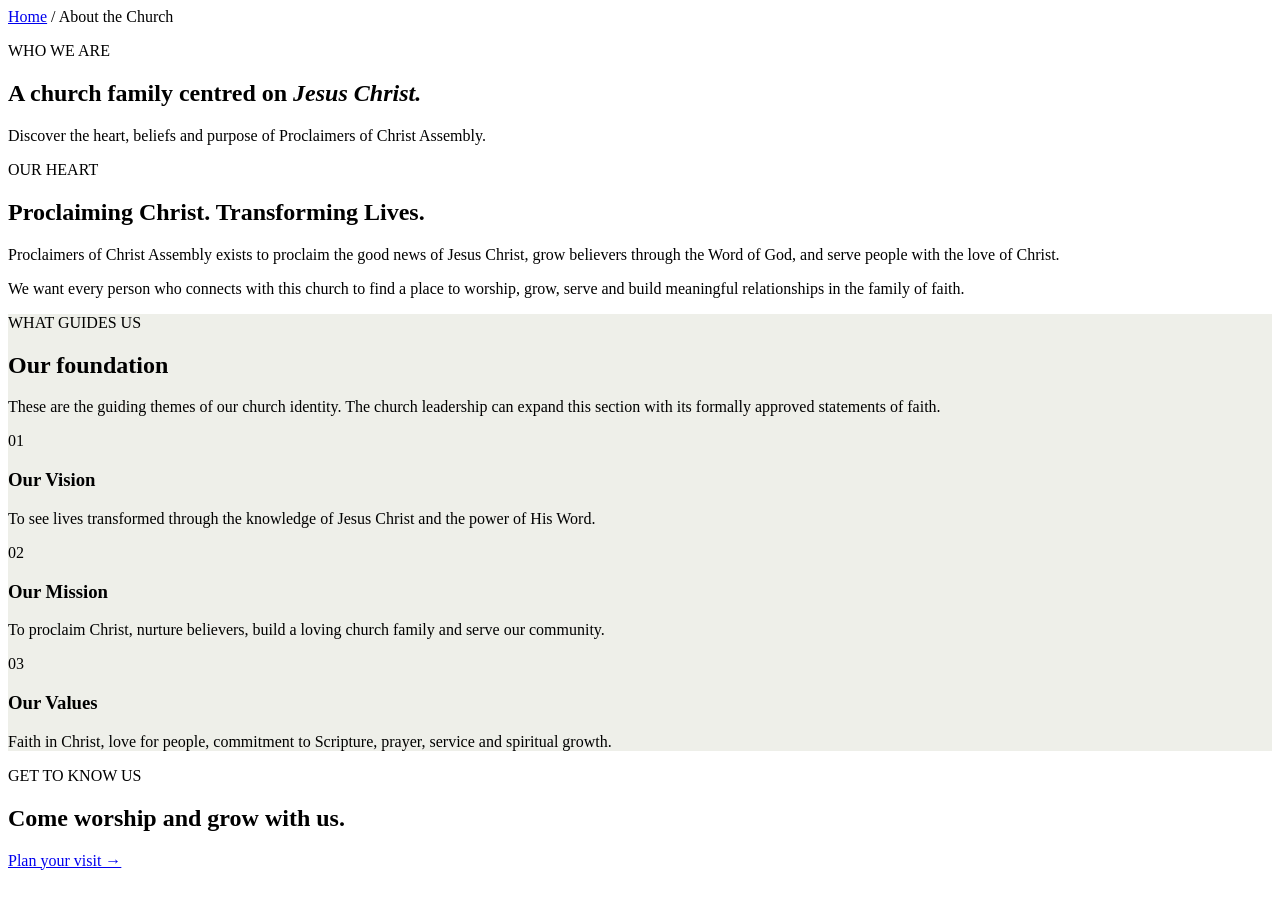
==== about.html @ f900330b "Build dedicated public website page: about.html" ====
<!doctype html>
<html lang="en"><head><meta charset="utf-8"><meta name="viewport" content="width=device-width,initial-scale=1"><meta name="theme-color" content="#f7f6f1"><meta name="description" content="Discover the heart, beliefs and purpose of Proclaimers of Christ Assembly."><title>About the Church | Proclaimers of Christ Assembly</title><link rel="preconnect" href="https://fonts.googleapis.com"><link rel="preconnect" href="https://fonts.gstatic.com" crossorigin><link href="https://fonts.googleapis.com/css2?family=DM+Sans:wght@400;500;600;700&family=Playfair+Display:wght@500;600;700&display=swap" rel="stylesheet"><link rel="stylesheet" href="site-architecture.css"></head><body class="public-page"><div data-site-header></div><main><section class="page-hero" style="--page-image:url('https://images.unsplash.com/photo-1507692049790-de58290a4334?auto=format&fit=crop&w=2000&q=85')"><div class="page-hero-inner"><div class="page-breadcrumb"><a href="index.html">Home</a> / About the Church</div><p class="page-eyebrow">WHO WE ARE</p><h1>A church family centred on <em>Jesus Christ.</em></h1><p>Discover the heart, beliefs and purpose of Proclaimers of Christ Assembly.</p></div></section>
<section class="page-section"><div class="page-section-inner page-split"><div class="page-photo"></div><div class="page-copy"><p class="page-kicker">OUR HEART</p><h2>Proclaiming Christ. Transforming Lives.</h2><p>Proclaimers of Christ Assembly exists to proclaim the good news of Jesus Christ, grow believers through the Word of God, and serve people with the love of Christ.</p><p>We want every person who connects with this church to find a place to worship, grow, serve and build meaningful relationships in the family of faith.</p></div></div></section>
<section class="page-section" style="background:#eeefe9"><div class="page-section-inner"><div class="page-section-heading"><div><p class="page-kicker">WHAT GUIDES US</p><h2>Our foundation</h2></div><p>These are the guiding themes of our church identity. The church leadership can expand this section with its formally approved statements of faith.</p></div><div class="page-grid-3"><article class="page-feature-card"><span class="feature-number">01</span><h3>Our Vision</h3><p>To see lives transformed through the knowledge of Jesus Christ and the power of His Word.</p></article><article class="page-feature-card"><span class="feature-number">02</span><h3>Our Mission</h3><p>To proclaim Christ, nurture believers, build a loving church family and serve our community.</p></article><article class="page-feature-card"><span class="feature-number">03</span><h3>Our Values</h3><p>Faith in Christ, love for people, commitment to Scripture, prayer, service and spiritual growth.</p></article></div></div></section>
<section class="page-section"><div class="page-section-inner page-callout"><div><p class="page-kicker">GET TO KNOW US</p><h2>Come worship and grow with us.</h2></div><a class="page-button" href="visit.html">Plan your visit →</a></div></section></main><div data-site-footer></div><script src="site-shell.js"></script></body></html>
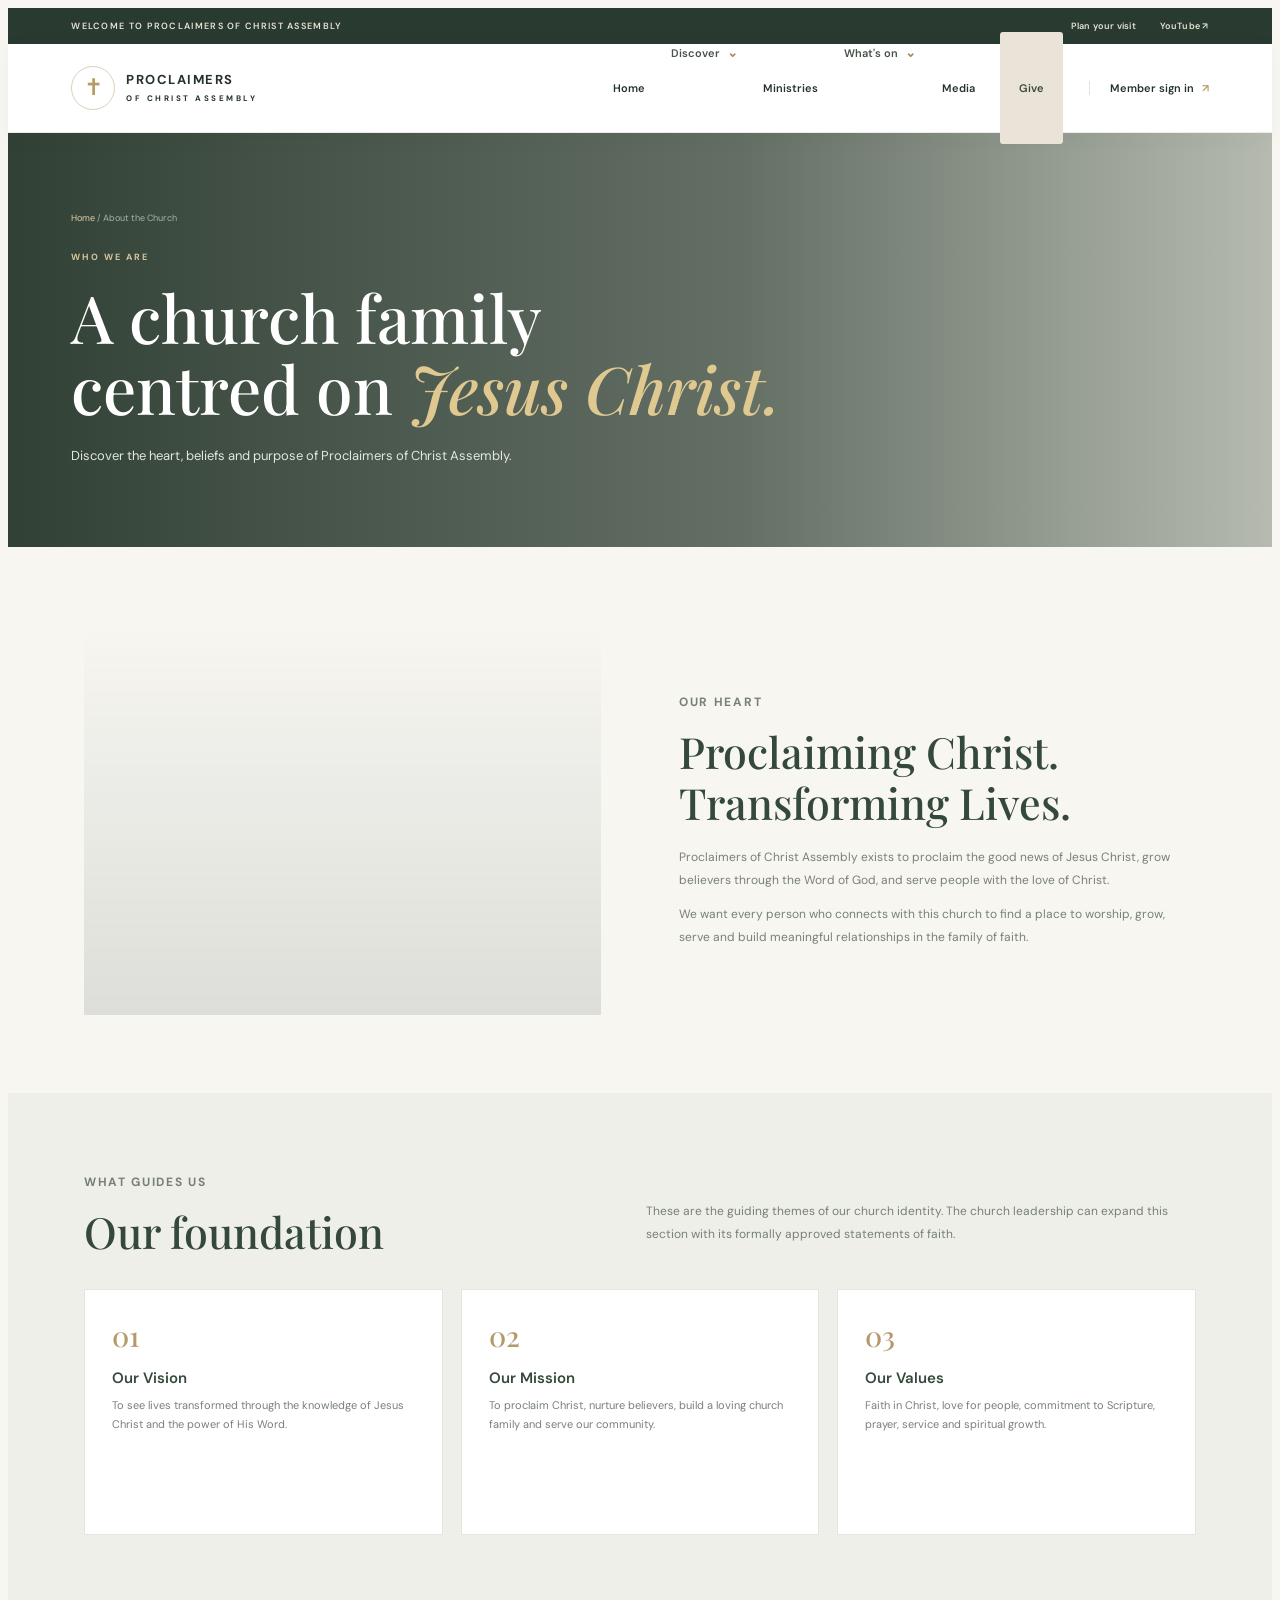
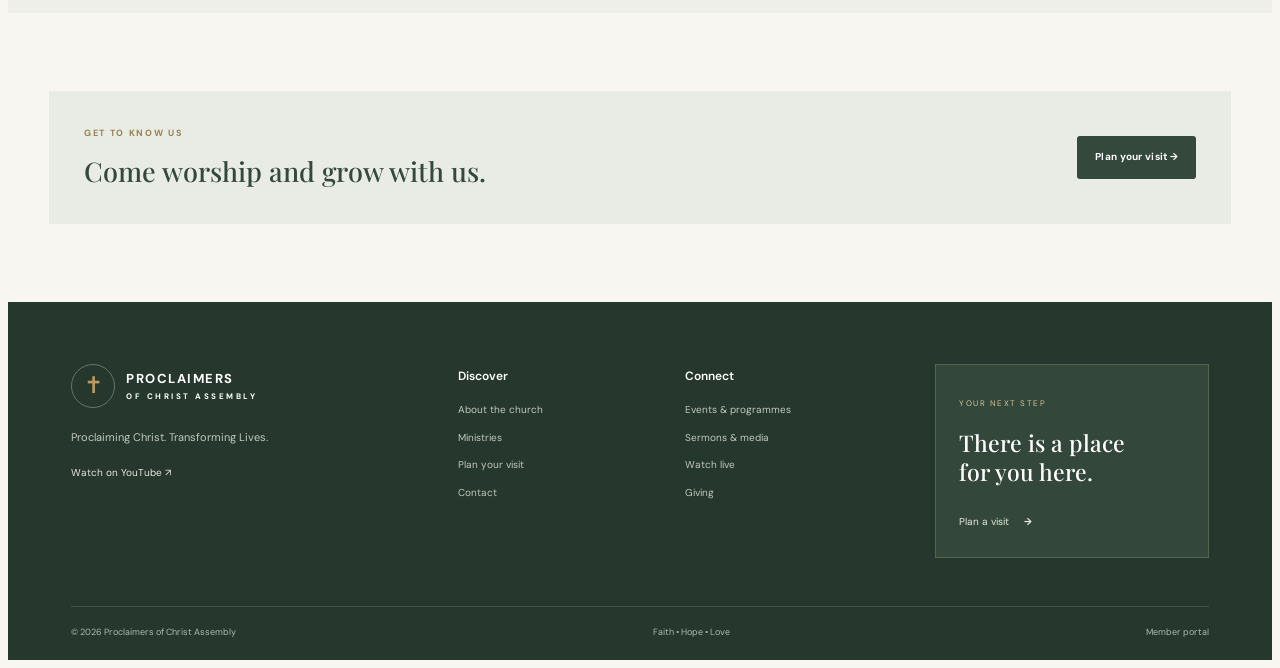
==== commit c4cfadf6: "Load shared design system across church experiences" ====
--- a/about.html
+++ b/about.html
@@ -1,5 +1,6 @@
 <!doctype html>
-<html lang="en"><head><meta charset="utf-8"><meta name="viewport" content="width=device-width,initial-scale=1"><meta name="theme-color" content="#f7f6f1"><meta name="description" content="Discover the heart, beliefs and purpose of Proclaimers of Christ Assembly."><title>About the Church | Proclaimers of Christ Assembly</title><link rel="preconnect" href="https://fonts.googleapis.com"><link rel="preconnect" href="https://fonts.gstatic.com" crossorigin><link href="https://fonts.googleapis.com/css2?family=DM+Sans:wght@400;500;600;700&family=Playfair+Display:wght@500;600;700&display=swap" rel="stylesheet"><link rel="stylesheet" href="site-architecture.css"></head><body class="public-page"><div data-site-header></div><main><section class="page-hero" style="--page-image:url('https://images.unsplash.com/photo-1507692049790-de58290a4334?auto=format&fit=crop&w=2000&q=85')"><div class="page-hero-inner"><div class="page-breadcrumb"><a href="index.html">Home</a> / About the Church</div><p class="page-eyebrow">WHO WE ARE</p><h1>A church family centred on <em>Jesus Christ.</em></h1><p>Discover the heart, beliefs and purpose of Proclaimers of Christ Assembly.</p></div></section>
+<html lang="en"><head><meta charset="utf-8"><meta name="viewport" content="width=device-width,initial-scale=1"><meta name="theme-color" content="#f7f6f1"><meta name="description" content="Discover the heart, beliefs and purpose of Proclaimers of Christ Assembly."><title>About the Church | Proclaimers of Christ Assembly</title><link rel="preconnect" href="https://fonts.googleapis.com"><link rel="preconnect" href="https://fonts.gstatic.com" crossorigin><link href="https://fonts.googleapis.com/css2?family=DM+Sans:wght@400;500;600;700&family=Playfair+Display:wght@500;600;700&display=swap" rel="stylesheet"><link rel="stylesheet" href="site-architecture.css">
+  <link rel="stylesheet" href="design-system.css"></head><body class="public-page"><div data-site-header></div><main><section class="page-hero" style="--page-image:url('https://images.unsplash.com/photo-1507692049790-de58290a4334?auto=format&fit=crop&w=2000&q=85')"><div class="page-hero-inner"><div class="page-breadcrumb"><a href="index.html">Home</a> / About the Church</div><p class="page-eyebrow">WHO WE ARE</p><h1>A church family centred on <em>Jesus Christ.</em></h1><p>Discover the heart, beliefs and purpose of Proclaimers of Christ Assembly.</p></div></section>
 <section class="page-section"><div class="page-section-inner page-split"><div class="page-photo"></div><div class="page-copy"><p class="page-kicker">OUR HEART</p><h2>Proclaiming Christ. Transforming Lives.</h2><p>Proclaimers of Christ Assembly exists to proclaim the good news of Jesus Christ, grow believers through the Word of God, and serve people with the love of Christ.</p><p>We want every person who connects with this church to find a place to worship, grow, serve and build meaningful relationships in the family of faith.</p></div></div></section>
 <section class="page-section" style="background:#eeefe9"><div class="page-section-inner"><div class="page-section-heading"><div><p class="page-kicker">WHAT GUIDES US</p><h2>Our foundation</h2></div><p>These are the guiding themes of our church identity. The church leadership can expand this section with its formally approved statements of faith.</p></div><div class="page-grid-3"><article class="page-feature-card"><span class="feature-number">01</span><h3>Our Vision</h3><p>To see lives transformed through the knowledge of Jesus Christ and the power of His Word.</p></article><article class="page-feature-card"><span class="feature-number">02</span><h3>Our Mission</h3><p>To proclaim Christ, nurture believers, build a loving church family and serve our community.</p></article><article class="page-feature-card"><span class="feature-number">03</span><h3>Our Values</h3><p>Faith in Christ, love for people, commitment to Scripture, prayer, service and spiritual growth.</p></article></div></div></section>
 <section class="page-section"><div class="page-section-inner page-callout"><div><p class="page-kicker">GET TO KNOW US</p><h2>Come worship and grow with us.</h2></div><a class="page-button" href="visit.html">Plan your visit →</a></div></section></main><div data-site-footer></div><script src="site-shell.js"></script></body></html>
--- a/site-architecture.css
+++ b/site-architecture.css
@@ -0,0 +1,51 @@
+:root{--site-forest:#34483b;--site-forest-deep:#24372c;--site-gold:#b49a68;--site-paper:#f7f6f1;--site-ink:#303a32;--site-muted:#747b72;--site-line:#e7e5dc;--site-serif:"Playfair Display",Georgia,serif;--site-sans:"DM Sans",Arial,sans-serif}
+.site-shell-inner{width:min(1240px,90%);margin-inline:auto}.site-utility{height:36px;background:#293b30;color:#e8e2d4;font:600 9px var(--site-sans);letter-spacing:1.3px}.site-utility .site-shell-inner{height:100%;display:flex;align-items:center;justify-content:space-between}.site-utility .site-shell-inner>div{display:flex;gap:24px}.site-utility a{color:#e8e2d4;text-decoration:none;letter-spacing:.3px}.site-utility a:hover{color:#d6c49c}
+.site-header-v2{height:88px;background:rgba(255,255,255,.97);border-bottom:1px solid #eeece5;position:sticky;top:0;z-index:80;box-shadow:0 5px 24px rgba(38,52,42,.035)}.site-header-inner{height:100%;display:flex;align-items:center;justify-content:space-between;gap:30px}.site-brand{display:inline-flex;align-items:center;gap:11px;color:var(--site-forest);text-decoration:none;flex-shrink:0}.site-brand-mark{width:42px;height:42px;border:1px solid #d9d0bb;border-radius:50%;display:grid;place-items:center;font-size:23px;color:var(--site-gold)}.site-brand-copy{font:700 13px/1.3 var(--site-sans);letter-spacing:1.5px}.site-brand-copy small{display:block;font-size:8px;letter-spacing:2.5px;margin-top:4px}.site-navigation{height:100%;display:flex;align-items:center;gap:clamp(13px,2vw,29px)}.site-navigation a,.site-navigation summary{font:600 11px var(--site-sans);color:#475349;text-decoration:none;cursor:pointer;white-space:nowrap}.site-navigation a:hover,.site-navigation .is-current,.site-navigation summary:hover{color:#9b8050}.site-nav-link{height:100%;display:flex;align-items:center;position:relative}.site-nav-link.is-current:after{content:"";position:absolute;bottom:22px;left:0;right:0;height:2px;background:var(--site-gold)}.site-nav-group{height:100%;display:flex;align-items:center;position:relative}.site-nav-group summary{list-style:none}.site-nav-group summary::-webkit-details-marker{display:none}.site-nav-group summary span{font-size:13px;color:#a18a5d;margin-left:4px}.site-dropdown{position:absolute;top:calc(100% - 8px);left:-22px;width:275px;padding:10px;background:#fff;border:1px solid var(--site-line);box-shadow:0 18px 45px rgba(28,43,32,.13);border-radius:7px;display:grid;gap:3px}.site-dropdown a{padding:12px;border-radius:4px;white-space:normal}.site-dropdown a:hover{background:#f5f4ee}.site-dropdown b,.site-dropdown small{display:block}.site-dropdown b{font-size:11px;color:#34483b}.site-dropdown small{font-size:9px;color:#858b81;margin-top:4px;font-weight:400}.site-nav-give{background:#e9e4d7;padding:12px 19px;border-radius:3px;color:#39483c!important}.site-nav-login{border-left:1px solid var(--site-line);padding-left:20px}.site-nav-login span{color:var(--site-gold);margin-left:5px}.site-menu-toggle{display:none}
+.site-footer-v2{background:#26382d;color:#e8e8df;padding:62px 0 20px}.site-footer-main{display:grid;grid-template-columns:1.5fr .8fr .9fr 1.2fr;gap:45px;padding-bottom:48px}.site-footer-brand .site-brand{color:#fff}.site-footer-brand .site-brand-mark{border-color:#667568}.site-footer-brand>p{font-size:11px;color:#c1c9be;margin:20px 0 12px}.site-footer-social{font-size:10px;color:#d4c19a;text-decoration:none}.site-footer-main h3{font:600 12px var(--site-sans);color:#fff;margin:4px 0 18px}.site-footer-main>div:not(:first-child):not(.site-footer-cta) a{display:block;color:#c1c9be;text-decoration:none;font-size:10px;margin:11px 0}.site-footer-main a:hover{color:#e2c990}.site-footer-cta{padding:23px;background:#33483a;border:1px solid #536451}.site-footer-cta>span{font-size:8px;letter-spacing:1.5px;color:#d6c49b}.site-footer-cta h3{font:500 23px/1.3 var(--site-serif);margin:13px 0 20px}.site-footer-cta>a{color:#e2c990;text-decoration:none;font-size:10px}.site-footer-cta b{margin-left:12px}.site-footer-bottom{border-top:1px solid #ffffff20;padding-top:18px;display:flex;justify-content:space-between;gap:15px;color:#aeb9ae;font-size:9px}.site-footer-bottom a{color:#d6c49b;text-decoration:none}
+.public-page{background:var(--site-paper);color:var(--site-ink);font-family:var(--site-sans)}.public-page a{color:inherit}.page-hero{position:relative;overflow:hidden;background:#e9e9df;min-height:390px;display:flex;align-items:center}.page-hero:before{content:"";position:absolute;inset:0;background:linear-gradient(90deg,rgba(31,48,37,.91),rgba(31,48,37,.66) 58%,rgba(31,48,37,.25)),var(--page-image) center/cover}.page-hero-inner{position:relative;width:min(1240px,90%);margin:auto;padding:78px 0;color:#fff}.page-eyebrow{font-size:9px;letter-spacing:2px;font-weight:700;color:#d7c49b;margin:0 0 17px}.page-hero h1{font:500 clamp(40px,5.6vw,66px)/1.08 var(--site-serif);max-width:760px;margin:0}.page-hero h1 em{color:#e0c990}.page-hero p:not(.page-eyebrow){max-width:600px;color:#e3e8df;font-size:13px;line-height:1.9;margin:20px 0 0}.page-breadcrumb{font-size:9px;color:#a7b4a6;margin-bottom:24px}.page-breadcrumb a{color:#e0d0a9;text-decoration:none}.page-section{padding:78px 0}.page-section-inner{width:min(1160px,88%);margin:auto}.page-section-heading{display:flex;align-items:end;justify-content:space-between;gap:30px;margin-bottom:32px}.page-section-heading h2,.page-copy h2{font:500 clamp(29px,3.5vw,43px)/1.2 var(--site-serif);color:#34483b;margin:0}.page-section-heading p,.page-copy p{max-width:550px;color:var(--site-muted);font-size:12px;line-height:1.9}.page-kicker{font-size:9px;letter-spacing:1.7px;font-weight:700;color:#9b8050;margin:0 0 12px}.page-grid-3{display:grid;grid-template-columns:repeat(3,minmax(0,1fr));gap:18px}.page-feature-card{background:#fff;border:1px solid var(--site-line);padding:27px;min-height:190px}.page-feature-card .feature-number{font:500 28px var(--site-serif);color:#b49a68}.page-feature-card h3{font:600 15px var(--site-sans);color:#34483b;margin:12px 0 8px}.page-feature-card p{font-size:11px;line-height:1.8;color:var(--site-muted);margin:0}.page-split{display:grid;grid-template-columns:1fr 1fr;gap:7%;align-items:center}.page-photo{min-height:390px;background:linear-gradient(0deg,#26382d20,#26382d00),url("https://images.unsplash.com/photo-1438232992991-995b7058bbb3?auto=format&fit=crop&w=1200&q=85") center/cover}.page-copy{max-width:590px}.page-copy h2{margin-bottom:17px}.page-copy p{margin:12px 0}.page-callout{background:#e9ece4;padding:35px;display:flex;align-items:center;justify-content:space-between;gap:24px}.page-callout h2{font:500 27px var(--site-serif);color:#34483b;margin:0}.page-button{display:inline-flex;align-items:center;justify-content:center;padding:13px 18px;background:#34483b;color:#fff!important;text-decoration:none;font-size:10px;font-weight:700;letter-spacing:.3px;border-radius:3px}.page-button.light{background:#e5decd;color:#34483b!important}.page-feed{display:grid;grid-template-columns:repeat(3,minmax(0,1fr));gap:18px}.page-feed:empty{display:block}.public-event-card,.public-sermon-card,.public-ministry-card{min-width:0;background:#fff;border:1px solid var(--site-line);overflow:hidden}.public-event-card img,.public-ministry-card img,.sermon-card-thumb{width:100%;height:180px;object-fit:cover;display:block}.public-event-content,.public-ministry-content,.public-sermon-content{padding:20px}.public-event-date,.public-ministry-meta,.public-sermon-meta{font-size:9px;color:#9b8050}.public-event-content h3,.public-ministry-content h3,.public-sermon-content h3{font:600 16px var(--site-sans);color:#34483b;margin:9px 0}.public-event-content p,.public-ministry-content p,.public-sermon-content p{font-size:11px;line-height:1.8;color:#737b72}.public-event-venue{font-size:9px;color:#687468}.public-ministry-symbol,.sermon-card-placeholder{height:180px;display:grid;place-items:center;background:#e9ece4;color:#a88e5e;font-size:40px}.public-sermon-art{position:relative}.public-sermon-art .sermon-card-thumb{height:180px}.sermon-play-overlay{position:absolute;inset:0;margin:auto;width:48px;height:48px;border:1px solid #fff8;border-radius:50%;background:#34483bd9;color:white;cursor:pointer}.sermon-watch-button{border:0;background:#34483b;color:white;padding:10px 13px;font-size:9px;cursor:pointer}.public-sermon-actions{margin-top:15px}.event-feed-empty,.sermon-empty,.ministry-empty{font-size:11px;color:var(--site-muted);padding:22px;background:#fff;border:1px solid var(--site-line)}
+@media(max-width:1000px){.site-navigation{gap:14px}.site-navigation a,.site-navigation summary{font-size:10px}.site-nav-login{padding-left:12px}.site-footer-main{gap:25px}}
+@media(max-width:760px){.site-utility{height:32px;font-size:7px;letter-spacing:.8px}.site-utility .site-shell-inner>div{gap:12px}.site-header-v2{height:72px}.site-brand-mark{width:36px;height:36px}.site-brand-copy{font-size:11px}.site-brand-copy small{font-size:7px;letter-spacing:1.8px}.site-menu-toggle{display:flex;flex-direction:column;gap:5px;border:1px solid var(--site-line);background:#fff;border-radius:4px;padding:10px}.site-menu-toggle span{width:19px;height:2px;background:#34483b}.site-navigation{display:none;position:absolute;top:72px;left:0;right:0;height:auto;background:#fff;border-top:1px solid var(--site-line);box-shadow:0 20px 30px #1d33251c;padding:12px 5% 20px;align-items:stretch;gap:0;flex-direction:column}.site-navigation.is-open{display:flex}.site-navigation>a,.site-navigation summary{padding:13px 3px;height:auto}.site-nav-link.is-current:after{display:none}.site-nav-group{height:auto;display:block}.site-nav-group summary{display:block}.site-dropdown{position:static;width:100%;box-shadow:none;border:0;border-left:2px solid #d7c59d;border-radius:0;margin:0 0 8px 8px;padding:0 0 0 8px}.site-nav-give{margin:7px 0;padding:12px 15px!important}.site-nav-login{border-left:0;border-top:1px solid var(--site-line);padding:15px 3px!important}.site-footer-main{grid-template-columns:1fr 1fr;gap:30px 20px}.site-footer-cta{grid-column:1/-1}.site-footer-v2{padding-top:45px}.site-footer-bottom{flex-wrap:wrap}.page-hero{min-height:340px}.page-hero-inner{padding:62px 0}.page-section{padding:55px 0}.page-section-heading{display:block}.page-section-heading p{margin-bottom:0}.page-grid-3,.page-feed{grid-template-columns:1fr}.page-split{grid-template-columns:1fr;gap:28px}.page-photo{min-height:270px}.page-callout{display:block;padding:25px}.page-callout .page-button{margin-top:18px}}
+@media(prefers-reduced-motion:reduce){.site-navigation *{scroll-behavior:auto;transition:none!important}}
+
+
+/* Homepage visual refresh: editorial split hero and clearer first impression */
+.home-hero{position:relative;isolation:isolate;min-height:650px;display:grid;grid-template-columns:1.02fr .98fr;background:#263b30;color:#fff;overflow:hidden}
+.home-hero:before{content:"";position:absolute;inset:0 48% 0 0;background:radial-gradient(ellipse at 15% 20%,#49604b55,transparent 55%),linear-gradient(135deg,#263b30,#1e3027);z-index:-1}
+.home-hero-copy{position:relative;z-index:2;align-self:center;width:min(620px,90%);margin:0 0 42px max(8%,calc((100vw - 1240px)/2));padding:80px 35px 55px 0}
+.home-kicker{display:flex;align-items:center;gap:12px;color:#d8c69f;font:700 9px var(--site-sans);letter-spacing:2px;margin:0 0 27px}
+.home-kicker span{width:31px;height:1px;background:#c9ad75}
+.home-hero h1{font:500 clamp(47px,5.3vw,74px)/1.08 var(--site-serif);letter-spacing:-1.8px;margin:0;max-width:650px}
+.home-hero h1 em{font-weight:500;color:#d7bd87}
+.home-hero-lead{max-width:475px;color:#d5ddd4;font-size:13px;line-height:2;margin:25px 0 30px}
+.home-hero-actions{display:flex;flex-wrap:wrap;gap:12px}
+.home-button{min-height:49px;display:inline-flex;align-items:center;justify-content:center;gap:25px;padding:0 20px;text-decoration:none;font:700 10px var(--site-sans);letter-spacing:.3px;border-radius:3px;transition:transform .2s,background .2s}
+.home-button:hover{transform:translateY(-2px)}
+.home-button-gold{background:#d8c08d;color:#26382d}
+.home-button-gold span{font-size:15px}
+.home-button-ghost{border:1px solid #ffffff66;color:#fff}
+.home-play{font-size:9px;color:#d8c08d}
+.home-hero-note{display:flex;align-items:center;gap:12px;margin-top:57px;color:#aebcaf;font-size:8px;letter-spacing:1.6px;font-weight:700}
+.home-note-line{width:35px;height:1px;background:#9d8962}
+.home-hero-visual{position:relative;min-height:650px;overflow:hidden;background:#354a3b}
+.home-hero-visual>img{position:absolute;inset:0;width:100%;height:100%;object-fit:cover;object-position:center;filter:saturate(.76)}
+.home-hero-image-shade{position:absolute;inset:0;background:linear-gradient(90deg,rgba(30,47,37,.3),transparent 45%),linear-gradient(0deg,rgba(20,34,26,.45),transparent 50%)}
+.home-verse-card{position:absolute;right:8%;bottom:15%;width:min(270px,72%);padding:25px 27px;background:#f7f5ee;color:#34483b;box-shadow:0 20px 55px #101c1538}
+.home-verse-card>span,.home-verse-card small{font:700 8px var(--site-sans);letter-spacing:1.8px;color:#8e7951}
+.home-verse-card p{font:500 24px/1.35 var(--site-serif);margin:12px 0 15px}
+.home-verse-card small{color:#7d8578;font-size:7px}
+.home-image-index{position:absolute;left:8%;bottom:36px;color:#fff;font-size:8px;letter-spacing:1.5px;display:flex;align-items:center;gap:12px}
+.home-image-index span{width:36px;height:1px;background:#d8c08d}
+.home-hero-bottom{position:absolute;bottom:0;left:0;right:0;z-index:3;min-height:48px;padding:0 max(5%,calc((100vw - 1240px)/2));display:flex;align-items:center;justify-content:space-between;background:#1e3027;color:#b8c2b6;font-size:8px;letter-spacing:1.5px}
+.home-hero-bottom a{color:#e2d2ae;text-decoration:none;font-weight:700}
+.home-hero-bottom b{font-size:13px;margin-left:10px}
+.home-pillars{width:min(1240px,90%);margin:0 auto;min-height:112px;display:grid;grid-template-columns:1fr 1fr 1fr auto;align-items:center;gap:25px;border-bottom:1px solid var(--site-line)}
+.home-pillars>div{display:flex;align-items:center;gap:13px}
+.pillar-number{font:500 22px var(--site-serif);color:#b49a68}
+.home-pillars b,.home-pillars small{display:block}
+.home-pillars b{font:700 10px var(--site-sans);color:#35483b}
+.home-pillars small{font-size:9px;color:#7c8379;margin-top:3px}
+.home-pillars>a{font:700 8px var(--site-sans);letter-spacing:1.1px;color:#6f785f;text-decoration:none;white-space:nowrap}
+.home-pillars>a span{color:#a88f5e;margin-left:8px}
+@media(max-width:900px){.home-hero{grid-template-columns:1fr .82fr;min-height:590px}.home-hero-copy{margin-left:6%;padding-right:20px}.home-hero-visual{min-height:590px}.home-hero h1{font-size:clamp(43px,6vw,60px)}.home-pillars{gap:14px}.home-pillars>a{display:none}}
+@media(max-width:680px){.home-hero{display:flex;flex-direction:column;min-height:unset;padding-bottom:48px}.home-hero:before{inset:0 0 44%}.home-hero-copy{width:88%;margin:0 auto;padding:78px 0 48px}.home-kicker{font-size:8px;letter-spacing:1.5px;margin-bottom:22px}.home-hero h1{font-size:clamp(43px,11vw,59px);letter-spacing:-1.2px}.home-hero-lead{font-size:12px;line-height:1.9;margin:20px 0 25px}.home-hero-note{margin-top:35px;font-size:7px}.home-hero-visual{min-height:390px;width:88%;margin:0 auto}.home-verse-card{right:5%;bottom:10%;padding:20px;width:235px}.home-verse-card p{font-size:21px}.home-image-index{left:6%;bottom:18px}.home-hero-bottom{min-height:48px;padding:0 6%;font-size:7px;letter-spacing:.9px}.home-pillars{width:88%;padding:22px 0;grid-template-columns:1fr 1fr;gap:20px 12px}.home-pillars>div{gap:9px}.pillar-number{font-size:19px}.home-pillars small{font-size:8px}}
+@media(prefers-reduced-motion:reduce){.home-button{transition:none}}
--- a/design-system.css
+++ b/design-system.css
@@ -0,0 +1,483 @@
+/* =========================================================
+   PROCLAIMERS OF CHRIST ASSEMBLY
+   Shared design system · foundations and reusable primitives
+   Loaded after page-specific stylesheets so tokens stay consistent.
+   ========================================================= */
+
+:root {
+  color-scheme: light;
+  /* Brand */
+  --pc-forest-950: #172b23;
+  --pc-forest-900: #20382d;
+  --pc-forest-800: #294536;
+  --pc-forest-700: #355744;
+  --pc-forest-600: #456b54;
+  --pc-sage-500: #879581;
+  --pc-sage-300: #c5cdbd;
+  --pc-gold-600: #9b7b45;
+  --pc-gold-500: #b99a61;
+  --pc-gold-300: #dfc99d;
+  --pc-gold-100: #f4ecd9;
+
+  /* Surfaces and text */
+  --pc-paper: #f7f6f1;
+  --pc-paper-warm: #f0eee6;
+  --pc-surface: #ffffff;
+  --pc-surface-soft: #fbfaf7;
+  --pc-ink: #26332b;
+  --pc-ink-soft: #4e5b51;
+  --pc-muted: #778078;
+  --pc-line: #e5e5dc;
+  --pc-line-strong: #d4d8ce;
+  --pc-success: #327451;
+  --pc-warning: #a36b27;
+  --pc-danger: #a64d49;
+
+  /* Typography */
+  --pc-font-sans: "DM Sans", "Segoe UI", Arial, sans-serif;
+  --pc-font-display: "Playfair Display", Georgia, serif;
+  --pc-text-xs: .75rem;
+  --pc-text-sm: .875rem;
+  --pc-text-base: 1rem;
+  --pc-text-lg: 1.125rem;
+  --pc-leading-body: 1.65;
+  --pc-leading-heading: 1.12;
+
+  /* Spacing scale */
+  --pc-space-1: .25rem;
+  --pc-space-2: .5rem;
+  --pc-space-3: .75rem;
+  --pc-space-4: 1rem;
+  --pc-space-5: 1.25rem;
+  --pc-space-6: 1.5rem;
+  --pc-space-8: 2rem;
+  --pc-space-10: 2.5rem;
+  --pc-space-12: 3rem;
+  --pc-space-16: 4rem;
+  --pc-space-20: 5rem;
+  --pc-space-24: 6rem;
+
+  /* Shape, depth and motion */
+  --pc-radius-sm: .5rem;
+  --pc-radius-md: .875rem;
+  --pc-radius-lg: 1.25rem;
+  --pc-radius-xl: 1.75rem;
+  --pc-radius-pill: 999px;
+  --pc-shadow-sm: 0 5px 18px rgba(27, 43, 33, .06);
+  --pc-shadow-md: 0 14px 38px rgba(27, 43, 33, .10);
+  --pc-shadow-lg: 0 24px 65px rgba(27, 43, 33, .16);
+  --pc-ease: cubic-bezier(.2, .7, .2, 1);
+  --pc-duration: 220ms;
+
+  /* Layout */
+  --pc-content-width: 1200px;
+  --pc-reading-width: 760px;
+  --pc-gutter: clamp(1.125rem, 4vw, 3.5rem);
+
+  /* Compatibility aliases for the existing page stylesheets */
+  --forest: var(--pc-forest-800);
+  --forest-2: var(--pc-forest-700);
+  --sage: var(--pc-sage-500);
+  --sage-dark: var(--pc-forest-900);
+  --gold: var(--pc-gold-500);
+  --paper: var(--pc-paper);
+  --ink: var(--pc-ink);
+  --muted: var(--pc-muted);
+  --line: var(--pc-line);
+  --white: var(--pc-surface);
+  --site-forest: var(--pc-forest-800);
+  --site-forest-deep: var(--pc-forest-950);
+  --site-gold: var(--pc-gold-500);
+  --site-paper: var(--pc-paper);
+  --site-ink: var(--pc-ink);
+  --site-muted: var(--pc-muted);
+  --site-line: var(--pc-line);
+  --site-serif: var(--pc-font-display);
+  --site-sans: var(--pc-font-sans);
+  --serif: var(--pc-font-display);
+  --sans: var(--pc-font-sans);
+  --purple: var(--pc-forest-900);
+  --purple-2: var(--pc-forest-800);
+  --cream: var(--pc-paper);
+}
+
+html {
+  scroll-behavior: smooth;
+  scroll-padding-top: 6rem;
+  -webkit-text-size-adjust: 100%;
+  text-size-adjust: 100%;
+}
+
+body {
+  font-family: var(--pc-font-sans);
+  color: var(--pc-ink);
+  background-color: var(--pc-paper);
+  font-size: var(--pc-text-base);
+  line-height: var(--pc-leading-body);
+  text-rendering: optimizeLegibility;
+  -webkit-font-smoothing: antialiased;
+}
+
+h1, h2, h3, h4, h5, h6 {
+  font-family: var(--pc-font-display);
+  color: inherit;
+  line-height: var(--pc-leading-heading);
+  text-wrap: balance;
+}
+
+p, li {
+  text-wrap: pretty;
+}
+
+img, video, iframe, picture, svg {
+  max-width: 100%;
+}
+
+img {
+  height: auto;
+}
+
+button, input, select, textarea {
+  font: inherit;
+}
+
+button, a, input, select, textarea, summary {
+  -webkit-tap-highlight-color: transparent;
+}
+
+a {
+  color: inherit;
+}
+
+button, [role="button"], a {
+  touch-action: manipulation;
+}
+
+::selection {
+  color: var(--pc-forest-950);
+  background: var(--pc-gold-300);
+}
+
+:focus-visible {
+  outline: 3px solid rgba(185, 154, 97, .78);
+  outline-offset: 3px;
+}
+
+/* Shared layout primitives */
+.pc-container {
+  width: min(100% - (var(--pc-gutter) * 2), var(--pc-content-width));
+  margin-inline: auto;
+}
+
+.pc-reading-width {
+  width: min(100% - (var(--pc-gutter) * 2), var(--pc-reading-width));
+  margin-inline: auto;
+}
+
+.pc-section {
+  padding-block: clamp(3.5rem, 7vw, 6.75rem);
+}
+
+.pc-section--compact {
+  padding-block: clamp(2.5rem, 5vw, 4rem);
+}
+
+.pc-stack {
+  display: flex;
+  flex-direction: column;
+  gap: var(--pc-space-4);
+}
+
+.pc-cluster {
+  display: flex;
+  flex-wrap: wrap;
+  align-items: center;
+  gap: var(--pc-space-3);
+}
+
+.pc-grid {
+  display: grid;
+  gap: clamp(1rem, 2.4vw, 1.75rem);
+}
+
+.pc-grid--2 { grid-template-columns: repeat(2, minmax(0, 1fr)); }
+.pc-grid--3 { grid-template-columns: repeat(3, minmax(0, 1fr)); }
+.pc-grid--4 { grid-template-columns: repeat(4, minmax(0, 1fr)); }
+
+/* Shared type treatments */
+.pc-kicker {
+  display: inline-flex;
+  align-items: center;
+  gap: .55rem;
+  color: var(--pc-gold-600);
+  font-size: .72rem;
+  font-weight: 700;
+  letter-spacing: .16em;
+  line-height: 1.3;
+  text-transform: uppercase;
+}
+
+.pc-display {
+  max-width: 15ch;
+  margin: 0;
+  font-family: var(--pc-font-display);
+  font-size: clamp(2.65rem, 6.6vw, 5.8rem);
+  font-weight: 600;
+  letter-spacing: -.045em;
+  line-height: .99;
+}
+
+.pc-heading-xl {
+  font-family: var(--pc-font-display);
+  font-size: clamp(2.1rem, 4.2vw, 3.8rem);
+  font-weight: 600;
+  letter-spacing: -.035em;
+  line-height: 1.06;
+}
+
+.pc-lead {
+  max-width: 62ch;
+  color: var(--pc-ink-soft);
+  font-size: clamp(1.05rem, 1.5vw, 1.2rem);
+  line-height: 1.75;
+}
+
+.pc-muted { color: var(--pc-muted); }
+
+/* Buttons: apply pc-button plus a variant */
+.pc-button {
+  display: inline-flex;
+  min-height: 48px;
+  align-items: center;
+  justify-content: center;
+  gap: .65rem;
+  padding: .8rem 1.25rem;
+  border: 1px solid transparent;
+  border-radius: var(--pc-radius-pill);
+  font-family: var(--pc-font-sans);
+  font-size: .9rem;
+  font-weight: 700;
+  line-height: 1.2;
+  text-align: center;
+  text-decoration: none;
+  cursor: pointer;
+  transition: transform var(--pc-duration) var(--pc-ease),
+              background-color var(--pc-duration) var(--pc-ease),
+              border-color var(--pc-duration) var(--pc-ease),
+              color var(--pc-duration) var(--pc-ease),
+              box-shadow var(--pc-duration) var(--pc-ease);
+}
+
+.pc-button:hover { transform: translateY(-2px); }
+.pc-button:active { transform: translateY(0); }
+.pc-button:disabled, .pc-button[aria-disabled="true"] {
+  opacity: .55;
+  cursor: not-allowed;
+  transform: none;
+}
+
+.pc-button--primary {
+  color: #fff;
+  background: var(--pc-forest-800);
+  box-shadow: 0 8px 20px rgba(32, 56, 45, .16);
+}
+.pc-button--primary:hover { background: var(--pc-forest-950); }
+
+.pc-button--gold {
+  color: var(--pc-forest-950);
+  background: var(--pc-gold-300);
+}
+.pc-button--gold:hover { background: var(--pc-gold-500); }
+
+.pc-button--outline {
+  color: var(--pc-forest-800);
+  background: transparent;
+  border-color: var(--pc-line-strong);
+}
+.pc-button--outline:hover {
+  border-color: var(--pc-forest-700);
+  background: rgba(53, 87, 68, .06);
+}
+
+.pc-button--light {
+  color: var(--pc-forest-900);
+  background: #fff;
+}
+.pc-button--dark-outline {
+  color: #fff;
+  border-color: rgba(255,255,255,.5);
+  background: transparent;
+}
+.pc-button--dark-outline:hover { background: rgba(255,255,255,.1); }
+
+/* Cards and image treatments */
+.pc-card {
+  min-width: 0;
+  overflow: hidden;
+  border: 1px solid var(--pc-line);
+  border-radius: var(--pc-radius-lg);
+  background: var(--pc-surface);
+  box-shadow: var(--pc-shadow-sm);
+  transition: transform var(--pc-duration) var(--pc-ease),
+              box-shadow var(--pc-duration) var(--pc-ease),
+              border-color var(--pc-duration) var(--pc-ease);
+}
+.pc-card--interactive:hover {
+  transform: translateY(-4px);
+  border-color: var(--pc-line-strong);
+  box-shadow: var(--pc-shadow-md);
+}
+
+.pc-media {
+  position: relative;
+  overflow: hidden;
+  isolation: isolate;
+  background: var(--pc-paper-warm);
+}
+.pc-media img {
+  display: block;
+  width: 100%;
+  height: 100%;
+  object-fit: cover;
+  transition: transform 500ms var(--pc-ease);
+}
+.pc-card--interactive:hover .pc-media img { transform: scale(1.035); }
+
+.pc-media--16x9 { aspect-ratio: 16 / 9; }
+.pc-media--4x3 { aspect-ratio: 4 / 3; }
+.pc-media--square { aspect-ratio: 1; }
+.pc-media--portrait { aspect-ratio: 4 / 5; }
+
+.pc-image-shade {
+  position: absolute;
+  inset: 0;
+  z-index: 1;
+  background: linear-gradient(180deg, rgba(15, 29, 22, .02) 20%, rgba(15, 29, 22, .72) 100%);
+  pointer-events: none;
+}
+
+.pc-pill {
+  display: inline-flex;
+  align-items: center;
+  gap: .4rem;
+  width: fit-content;
+  padding: .38rem .7rem;
+  border: 1px solid var(--pc-line);
+  border-radius: var(--pc-radius-pill);
+  color: var(--pc-ink-soft);
+  background: var(--pc-surface-soft);
+  font-size: .72rem;
+  font-weight: 700;
+  letter-spacing: .04em;
+}
+
+/* Navigation primitives */
+.pc-nav {
+  display: flex;
+  align-items: center;
+  gap: clamp(.75rem, 2vw, 1.6rem);
+}
+.pc-nav-link {
+  position: relative;
+  display: inline-flex;
+  min-height: 44px;
+  align-items: center;
+  color: var(--pc-ink-soft);
+  font-size: .88rem;
+  font-weight: 600;
+  text-decoration: none;
+  transition: color var(--pc-duration) var(--pc-ease);
+}
+.pc-nav-link:hover,
+.pc-nav-link[aria-current="page"] {
+  color: var(--pc-forest-800);
+}
+.pc-nav-link[aria-current="page"]::after {
+  position: absolute;
+  right: 0;
+  bottom: 2px;
+  left: 0;
+  height: 2px;
+  border-radius: 2px;
+  background: var(--pc-gold-500);
+  content: "";
+}
+.pc-icon-button {
+  display: inline-grid;
+  width: 44px;
+  height: 44px;
+  place-items: center;
+  border: 1px solid var(--pc-line);
+  border-radius: 50%;
+  color: var(--pc-ink);
+  background: var(--pc-surface);
+  cursor: pointer;
+  transition: background-color var(--pc-duration) var(--pc-ease),
+              border-color var(--pc-duration) var(--pc-ease);
+}
+.pc-icon-button:hover {
+  border-color: var(--pc-line-strong);
+  background: var(--pc-paper-warm);
+}
+
+/* Forms and feedback */
+.pc-field {
+  display: grid;
+  gap: .45rem;
+}
+.pc-label {
+  color: var(--pc-ink-soft);
+  font-size: .82rem;
+  font-weight: 700;
+}
+.pc-input, .pc-select, .pc-textarea {
+  width: 100%;
+  min-height: 48px;
+  padding: .8rem .95rem;
+  border: 1px solid var(--pc-line-strong);
+  border-radius: var(--pc-radius-sm);
+  color: var(--pc-ink);
+  background: var(--pc-surface);
+  outline: none;
+  transition: border-color var(--pc-duration) var(--pc-ease),
+              box-shadow var(--pc-duration) var(--pc-ease);
+}
+.pc-textarea { min-height: 120px; resize: vertical; }
+.pc-input:focus, .pc-select:focus, .pc-textarea:focus {
+  border-color: var(--pc-forest-600);
+  box-shadow: 0 0 0 3px rgba(69, 107, 84, .13);
+}
+.pc-status {
+  padding: .75rem .95rem;
+  border-radius: var(--pc-radius-sm);
+  font-size: .85rem;
+}
+.pc-status--success { color: #24583b; background: #eaf3ec; }
+.pc-status--warning { color: #79501d; background: #f7f0e2; }
+.pc-status--error { color: #843d39; background: #f8ecea; }
+
+/* Responsive rules for reusable primitives */
+@media (max-width: 900px) {
+  .pc-grid--4 { grid-template-columns: repeat(2, minmax(0, 1fr)); }
+  .pc-grid--3 { grid-template-columns: repeat(2, minmax(0, 1fr)); }
+}
+
+@media (max-width: 640px) {
+  :root { --pc-gutter: 1.125rem; }
+  .pc-grid--2, .pc-grid--3, .pc-grid--4 { grid-template-columns: minmax(0, 1fr); }
+  .pc-section { padding-block: 3.5rem; }
+  .pc-display { font-size: clamp(2.45rem, 12vw, 4rem); }
+  .pc-button { min-height: 46px; padding: .75rem 1.05rem; }
+  .pc-nav { gap: .5rem; }
+}
+
+/* Accessibility and motion preferences */
+@media (prefers-reduced-motion: reduce) {
+  html { scroll-behavior: auto; }
+  *, *::before, *::after {
+    animation-duration: .01ms !important;
+    animation-iteration-count: 1 !important;
+    scroll-behavior: auto !important;
+    transition-duration: .01ms !important;
+  }
+}
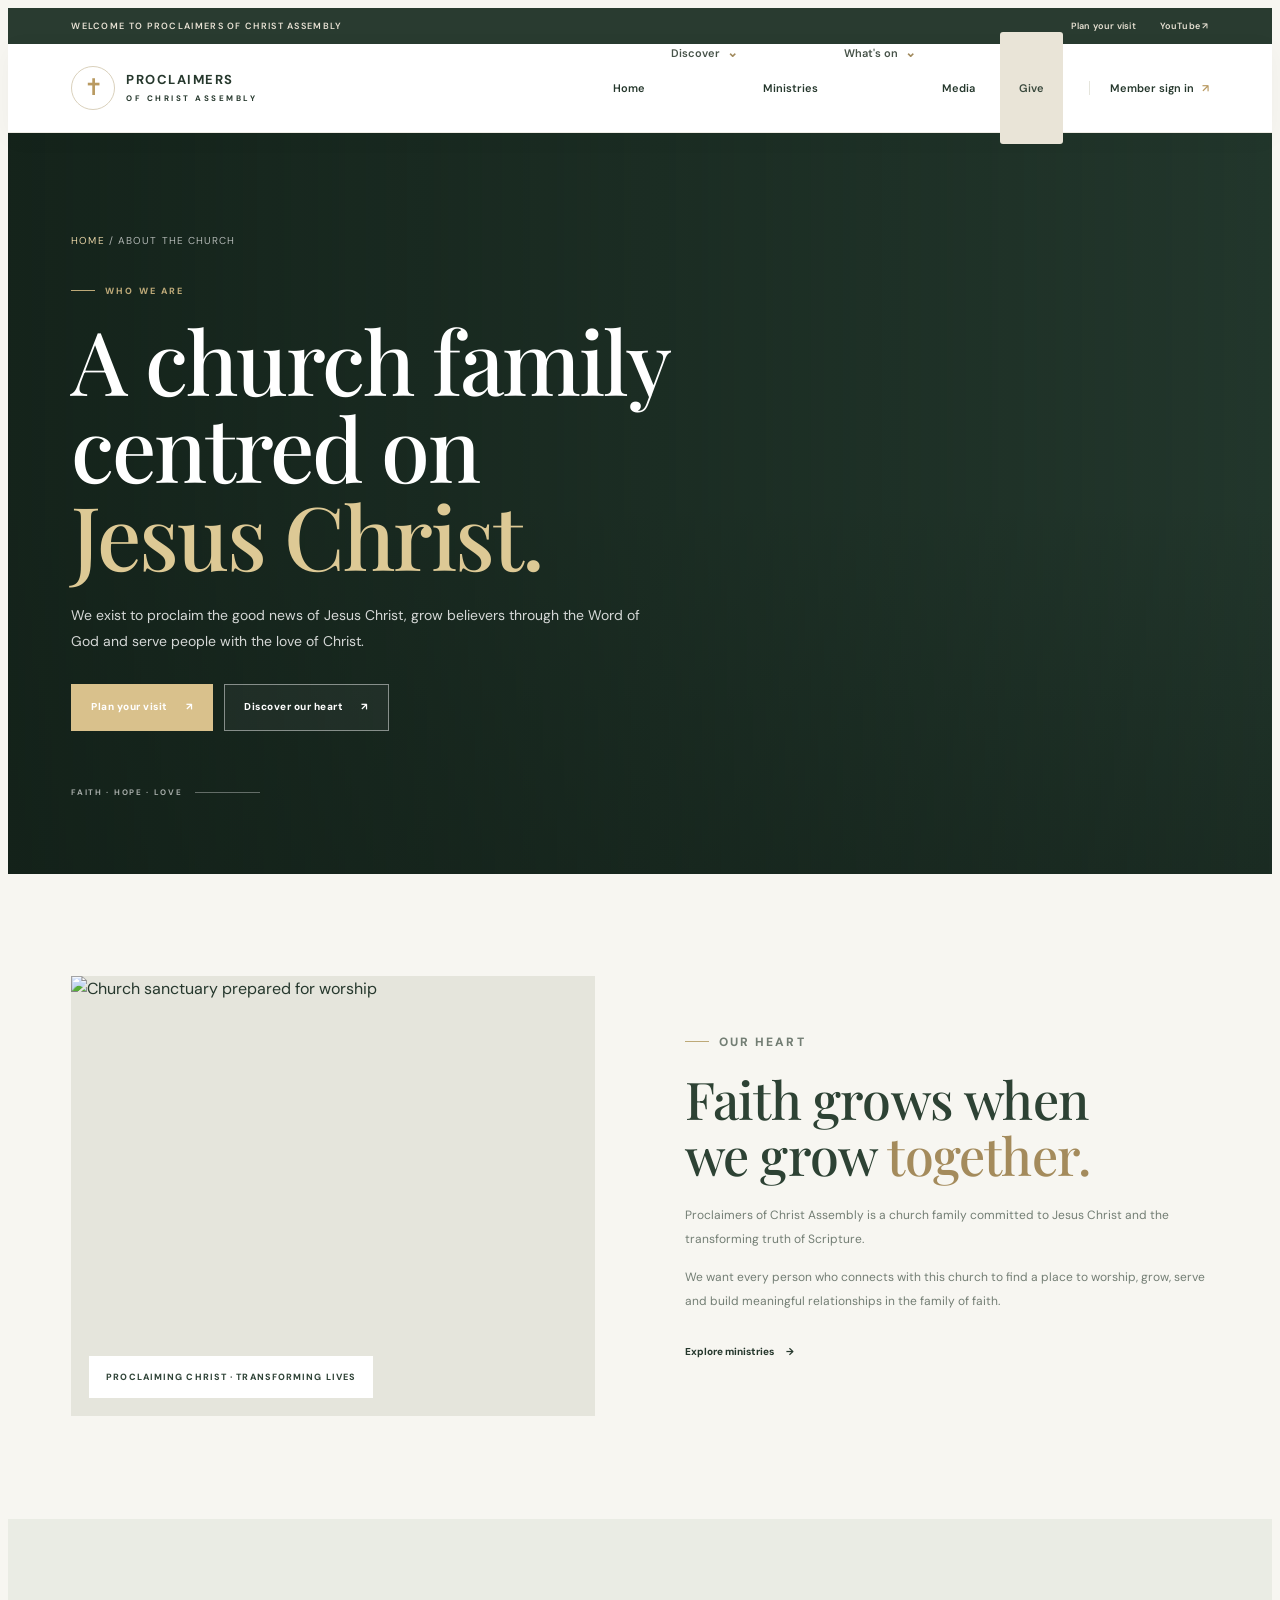
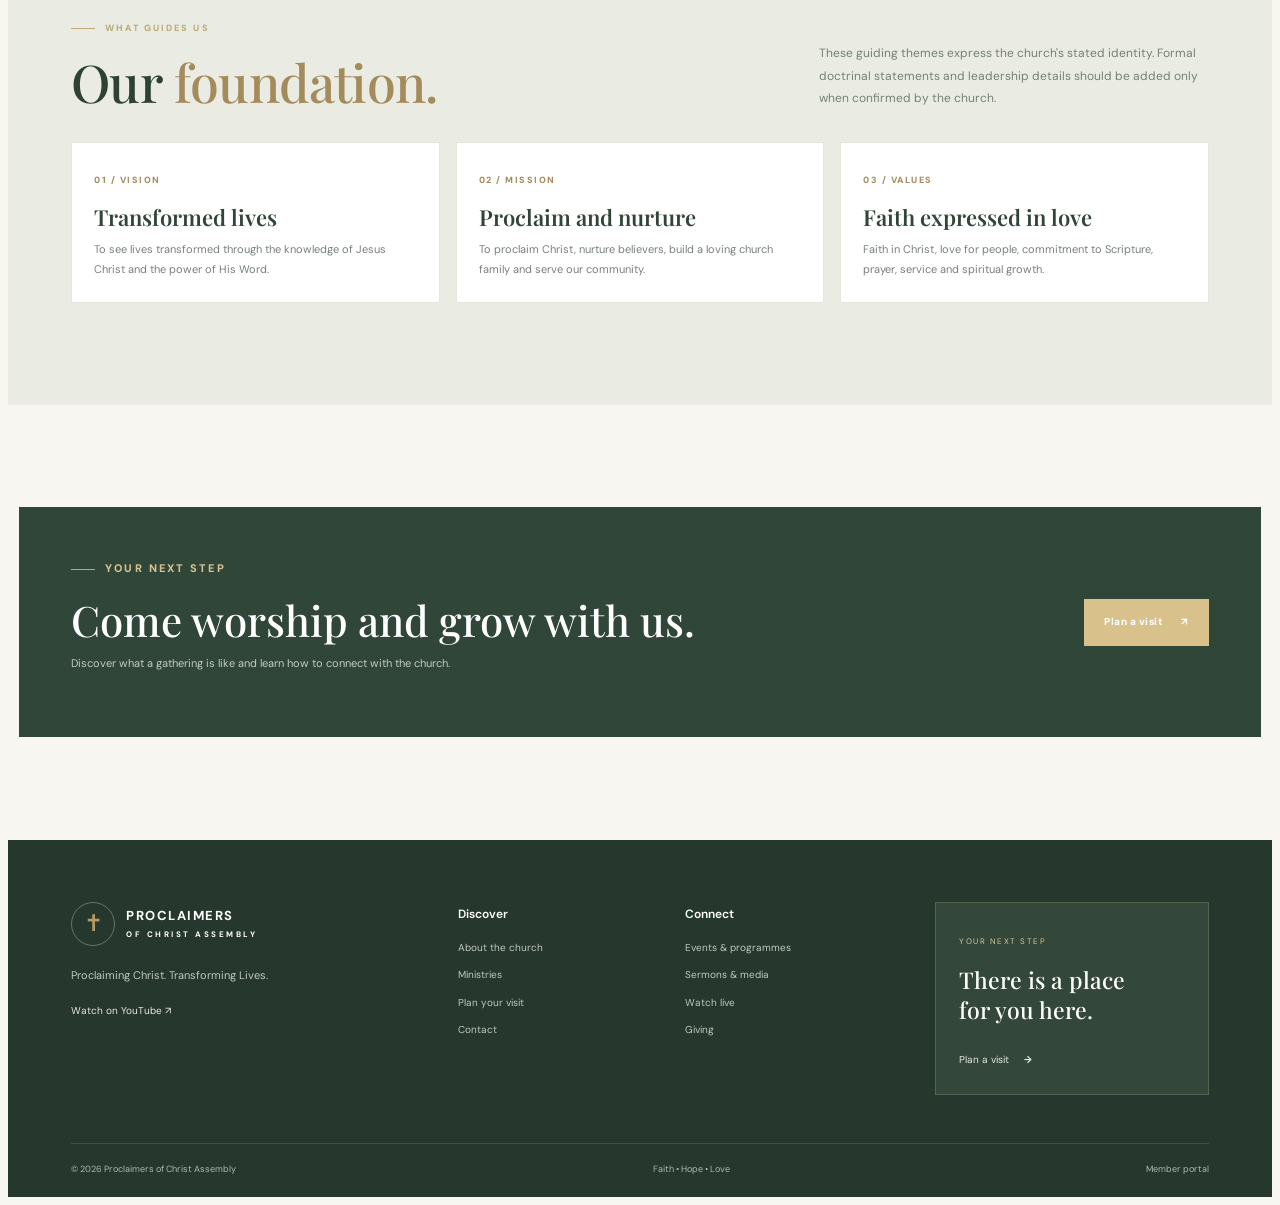
==== commit b2319f66: "Redesign public about page" ====
--- a/about.html
+++ b/about.html
@@ -1,6 +1,5 @@
 <!doctype html>
-<html lang="en"><head><meta charset="utf-8"><meta name="viewport" content="width=device-width,initial-scale=1"><meta name="theme-color" content="#f7f6f1"><meta name="description" content="Discover the heart, beliefs and purpose of Proclaimers of Christ Assembly."><title>About the Church | Proclaimers of Christ Assembly</title><link rel="preconnect" href="https://fonts.googleapis.com"><link rel="preconnect" href="https://fonts.gstatic.com" crossorigin><link href="https://fonts.googleapis.com/css2?family=DM+Sans:wght@400;500;600;700&family=Playfair+Display:wght@500;600;700&display=swap" rel="stylesheet"><link rel="stylesheet" href="site-architecture.css">
-  <link rel="stylesheet" href="design-system.css"></head><body class="public-page"><div data-site-header></div><main><section class="page-hero" style="--page-image:url('https://images.unsplash.com/photo-1507692049790-de58290a4334?auto=format&fit=crop&w=2000&q=85')"><div class="page-hero-inner"><div class="page-breadcrumb"><a href="index.html">Home</a> / About the Church</div><p class="page-eyebrow">WHO WE ARE</p><h1>A church family centred on <em>Jesus Christ.</em></h1><p>Discover the heart, beliefs and purpose of Proclaimers of Christ Assembly.</p></div></section>
-<section class="page-section"><div class="page-section-inner page-split"><div class="page-photo"></div><div class="page-copy"><p class="page-kicker">OUR HEART</p><h2>Proclaiming Christ. Transforming Lives.</h2><p>Proclaimers of Christ Assembly exists to proclaim the good news of Jesus Christ, grow believers through the Word of God, and serve people with the love of Christ.</p><p>We want every person who connects with this church to find a place to worship, grow, serve and build meaningful relationships in the family of faith.</p></div></div></section>
-<section class="page-section" style="background:#eeefe9"><div class="page-section-inner"><div class="page-section-heading"><div><p class="page-kicker">WHAT GUIDES US</p><h2>Our foundation</h2></div><p>These are the guiding themes of our church identity. The church leadership can expand this section with its formally approved statements of faith.</p></div><div class="page-grid-3"><article class="page-feature-card"><span class="feature-number">01</span><h3>Our Vision</h3><p>To see lives transformed through the knowledge of Jesus Christ and the power of His Word.</p></article><article class="page-feature-card"><span class="feature-number">02</span><h3>Our Mission</h3><p>To proclaim Christ, nurture believers, build a loving church family and serve our community.</p></article><article class="page-feature-card"><span class="feature-number">03</span><h3>Our Values</h3><p>Faith in Christ, love for people, commitment to Scripture, prayer, service and spiritual growth.</p></article></div></div></section>
-<section class="page-section"><div class="page-section-inner page-callout"><div><p class="page-kicker">GET TO KNOW US</p><h2>Come worship and grow with us.</h2></div><a class="page-button" href="visit.html">Plan your visit →</a></div></section></main><div data-site-footer></div><script src="site-shell.js"></script></body></html>+<html lang="en"><head><meta charset="utf-8"><meta name="viewport" content="width=device-width,initial-scale=1"><meta name="theme-color" content="#f7f6f1"><meta name="description" content="Discover the heart, mission and values of Proclaimers of Christ Assembly."><title>About the Church | Proclaimers of Christ Assembly</title><link rel="preconnect" href="https://fonts.googleapis.com"><link rel="preconnect" href="https://fonts.gstatic.com" crossorigin><link href="https://fonts.googleapis.com/css2?family=DM+Sans:wght@400;500;600;700&family=Playfair+Display:wght@500;600;700&display=swap" rel="stylesheet"><link rel="stylesheet" href="site-architecture.css"><link rel="stylesheet" href="design-system.css"><link rel="stylesheet" href="public-refresh.css"></head><body class="public-page public-refresh"><div data-site-header></div><main><section class="pr-hero" style="--pr-image:url('https://images.unsplash.com/photo-1507692049790-de58290a4334?auto=format&fit=crop&w=2000&q=88')"><div class="pr-hero-inner"><div class="pr-breadcrumb"><a href="index.html">HOME</a> / ABOUT THE CHURCH</div><p class="pr-kicker">WHO WE ARE</p><h1>A church family centred on <em>Jesus Christ.</em></h1><p class="pr-hero-copy">We exist to proclaim the good news of Jesus Christ, grow believers through the Word of God and serve people with the love of Christ.</p><div class="pr-actions"><a class="pr-btn pr-btn-gold" href="visit.html">Plan your visit <span>↗</span></a><a class="pr-btn pr-btn-ghost" href="#our-heart">Discover our heart <span>↗</span></a></div><div class="pr-hero-note">FAITH · HOPE · LOVE</div></div></section>
+<section class="pr-section" id="our-heart"><div class="pr-wrap pr-split"><div class="pr-photo"><img src="https://images.unsplash.com/photo-1519494026892-80bbd2d6fd0d?auto=format&fit=crop&w=1200&q=85" alt="Church sanctuary prepared for worship" loading="lazy"><span class="pr-photo-label">PROCLAIMING CHRIST · TRANSFORMING LIVES</span></div><div class="pr-copy"><p class="pr-kicker">OUR HEART</p><h2>Faith grows when we grow <em>together.</em></h2><p>Proclaimers of Christ Assembly is a church family committed to Jesus Christ and the transforming truth of Scripture.</p><p>We want every person who connects with this church to find a place to worship, grow, serve and build meaningful relationships in the family of faith.</p><a class="pr-text-link" href="ministries.html">Explore ministries <span>→</span></a></div></div></section>
+<section class="pr-section pr-band"><div class="pr-wrap"><div class="pr-section-head"><div><p class="pr-kicker">WHAT GUIDES US</p><h2>Our <em>foundation.</em></h2></div><p>These guiding themes express the church's stated identity. Formal doctrinal statements and leadership details should be added only when confirmed by the church.</p></div><div class="pr-grid"><article class="pr-card"><div class="pr-card-body"><span class="pr-index">01 / VISION</span><h3>Transformed lives</h3><p>To see lives transformed through the knowledge of Jesus Christ and the power of His Word.</p></div></article><article class="pr-card"><div class="pr-card-body"><span class="pr-index">02 / MISSION</span><h3>Proclaim and nurture</h3><p>To proclaim Christ, nurture believers, build a loving church family and serve our community.</p></div></article><article class="pr-card"><div class="pr-card-body"><span class="pr-index">03 / VALUES</span><h3>Faith expressed in love</h3><p>Faith in Christ, love for people, commitment to Scripture, prayer, service and spiritual growth.</p></div></article></div></div></section>
+<section class="pr-section"><div class="pr-wrap pr-callout"><div><p class="pr-kicker">YOUR NEXT STEP</p><h2>Come worship and grow with us.</h2><p>Discover what a gathering is like and learn how to connect with the church.</p></div><a class="pr-btn pr-btn-gold" href="visit.html">Plan a visit <span>↗</span></a></div></section></main><div data-site-footer></div><script src="site-shell.js"></script><script src="api-monitor.js"></script><script type="module" src="error-monitor.js"></script></body></html>
--- a/public-refresh.css
+++ b/public-refresh.css
@@ -0,0 +1,84 @@
+/* Shared editorial refresh for public church pages */
+.public-refresh{background:#f7f6f1;color:#26382d;overflow-x:clip}
+.pr-hero{position:relative;min-height:clamp(440px,62vw,690px);display:flex;align-items:flex-end;isolation:isolate;background:#24392e;overflow:hidden}
+.pr-hero:before{content:"";position:absolute;inset:0;z-index:-2;background-image:var(--pr-image);background-size:cover;background-position:center 48%;transform:scale(1.015)}
+.pr-hero:after{content:"";position:absolute;inset:0;z-index:-1;background:linear-gradient(90deg,rgba(18,32,24,.87),rgba(18,32,24,.52) 48%,rgba(18,32,24,.12)),linear-gradient(0deg,rgba(14,25,19,.38),transparent 50%)}
+.pr-hero-inner{width:min(1180px,90%);margin:0 auto;padding:100px 0 75px;color:#fff}
+.pr-breadcrumb{font-size:10px;letter-spacing:1.1px;color:#ffffffa8;margin-bottom:34px}
+.pr-breadcrumb a{color:#e5d2a5;text-decoration:none}
+.pr-kicker{display:flex;align-items:center;gap:10px;font-size:9px;letter-spacing:2.1px;font-weight:800;color:#bda978;margin:0 0 18px}
+.pr-kicker:before{content:"";width:24px;height:1px;background:#bda978}
+.pr-hero h1{max-width:850px;font:500 clamp(46px,7.4vw,88px)/.99 "Playfair Display",serif;letter-spacing:-2px;margin:0;color:#fff}
+.pr-hero h1 em{font-style:normal;color:#ddc995}
+.pr-hero-copy{max-width:570px;color:#ffffffd1;font-size:14px;line-height:1.9;margin:24px 0 0}
+.pr-actions{display:flex;gap:11px;flex-wrap:wrap;margin-top:29px}
+.pr-btn{min-height:45px;padding:0 19px;display:inline-flex;align-items:center;justify-content:center;gap:18px;text-decoration:none;font-size:10px;font-weight:800;letter-spacing:.5px;border:1px solid transparent;transition:transform .2s,background .2s}
+.pr-btn:hover{transform:translateY(-2px)}
+.pr-btn-gold{background:#d9c18c;color:#26382d}
+.pr-btn-ghost{border-color:#ffffff75;color:#fff;background:#ffffff0b}
+.pr-hero-note{display:flex;align-items:center;gap:12px;margin-top:55px;color:#ffffff9e;font-size:8px;letter-spacing:1.7px;font-weight:700}
+.pr-hero-note:after{content:"";height:1px;width:65px;background:#ffffff55}
+.pr-section{padding:clamp(62px,8vw,104px) 0}
+.pr-wrap{width:min(1160px,90%);margin:0 auto}
+.pr-section-head{display:flex;align-items:flex-end;justify-content:space-between;gap:28px;margin-bottom:32px}
+.pr-section-head h2,.pr-copy h2,.pr-feature-copy h2{font:500 clamp(32px,4.2vw,52px)/1.08 "Playfair Display",serif;letter-spacing:-.8px;color:#2d4234;margin:0}
+.pr-section-head h2 em,.pr-copy h2 em,.pr-feature-copy h2 em{color:#a48b5c;font-style:normal}
+.pr-section-head>p{max-width:390px;color:#748075;font-size:12px;line-height:1.9;margin:0}
+.pr-grid{display:grid;grid-template-columns:repeat(3,minmax(0,1fr));gap:16px}
+.pr-card{background:#fff;border:1px solid #e8e6dc;min-width:0;overflow:hidden;transition:transform .25s,box-shadow .25s,border-color .25s}
+.pr-card:hover{transform:translateY(-4px);border-color:#d9cfb5;box-shadow:0 16px 34px #26382d12}
+.pr-card img{display:block;width:100%;height:210px;object-fit:cover}
+.pr-card-body{padding:22px}
+.pr-index{font-size:9px;letter-spacing:1.5px;color:#a48b5c;font-weight:800}
+.pr-card h3{font:600 22px/1.2 "Playfair Display",serif;color:#304438;margin:12px 0 9px}
+.pr-card p{font-size:11px;line-height:1.85;color:#778078;margin:0}
+.pr-text-link{display:inline-flex;align-items:center;gap:12px;margin-top:17px;color:#536c55;font-size:10px;font-weight:800;text-decoration:none}
+.pr-split{display:grid;grid-template-columns:1fr 1fr;align-items:center;gap:clamp(32px,7vw,90px)}
+.pr-photo{position:relative;min-height:440px;background:#e5e5dc;overflow:hidden}
+.pr-photo img{width:100%;height:100%;min-height:440px;position:absolute;inset:0;object-fit:cover}
+.pr-photo-label{position:absolute;left:18px;bottom:18px;padding:14px 17px;background:#fff;color:#304438;font-size:9px;font-weight:800;letter-spacing:1.1px}
+.pr-copy .pr-kicker{margin-bottom:17px}
+.pr-copy h2{margin-bottom:20px}
+.pr-copy p{font-size:12px;line-height:2;color:#737e74;margin:0 0 14px}
+.pr-check-list{display:grid;gap:13px;margin:23px 0 0;padding:0;list-style:none}
+.pr-check-list li{display:flex;gap:12px;align-items:flex-start;font-size:11px;color:#526253;line-height:1.7}
+.pr-check-list li:before{content:"✓";display:grid;place-items:center;flex:0 0 22px;height:22px;background:#e9eee5;color:#5b795b;font-weight:800}
+.pr-band{background:#eaece4}
+.pr-callout{display:flex;align-items:center;justify-content:space-between;gap:24px;padding:clamp(28px,5vw,52px);background:#304638;color:#fff}
+.pr-callout h2{font:500 clamp(28px,4vw,42px)/1.1 "Playfair Display",serif;margin:8px 0 0}
+.pr-callout p{color:#ffffffb8;font-size:11px;line-height:1.8;max-width:560px}
+.pr-callout .pr-kicker{color:#d8c38f}
+.pr-dynamic-feed{display:grid;grid-template-columns:repeat(3,minmax(0,1fr));gap:16px}
+.pr-dynamic-feed:empty{display:block}
+.pr-dynamic-feed .public-event-card,.pr-dynamic-feed .public-ministry-card,.pr-dynamic-feed .public-sermon-card{margin:0;min-width:0;background:#fff;border:1px solid #e8e6dc;overflow:hidden}
+.pr-dynamic-feed .public-event-card>img,.pr-dynamic-feed .public-ministry-card>img{width:100%;height:205px;object-fit:cover;display:block}
+.pr-dynamic-feed .public-event-content,.pr-dynamic-feed .public-ministry-content,.pr-dynamic-feed .public-sermon-content{padding:20px}
+.pr-dynamic-feed h3{font:600 21px/1.2 "Playfair Display",serif;color:#304438;margin:10px 0}
+.pr-dynamic-feed p{font-size:11px;line-height:1.8;color:#778078}
+.pr-dynamic-feed .public-event-date,.pr-dynamic-feed .public-ministry-meta,.pr-dynamic-feed .public-sermon-meta{font-size:9px;color:#9a8253;font-weight:800;letter-spacing:.5px}
+.pr-dynamic-feed .public-event-venue{font-size:10px;color:#536c55}
+.pr-dynamic-feed .public-sermon-art{height:210px;position:relative;background:#e8eae3;overflow:hidden}
+.pr-dynamic-feed .public-sermon-art img{width:100%;height:100%;object-fit:cover}
+.pr-dynamic-feed .public-sermon-art .sermon-card-thumb{display:block}
+.pr-dynamic-feed .public-sermon-content{padding:20px}
+.pr-dynamic-feed .sermon-watch-button{border:0;background:#304638;color:#fff;padding:11px 15px;font-size:9px;font-weight:800;cursor:pointer}
+.pr-dynamic-feed .sermon-play-overlay{position:absolute;left:50%;top:50%;transform:translate(-50%,-50%);width:46px;height:46px;border:0;border-radius:50%;background:#fff;color:#304638;cursor:pointer}
+.pr-dynamic-feed .sermon-card-placeholder,.pr-dynamic-feed .public-ministry-symbol{height:205px;display:grid;place-items:center;background:#e9ede5;color:#60765e;font-size:42px}
+.pr-dynamic-feed .sermon-empty,.pr-dynamic-feed .event-feed-empty,.pr-dynamic-feed .ministry-empty{grid-column:1/-1;padding:25px;background:#fff;border:1px solid #e8e6dc;color:#748075;font-size:12px}
+.pr-event-intro{display:flex;align-items:center;gap:12px;color:#7a857b;font-size:10px;margin-bottom:24px}
+.pr-event-intro:before{content:"";width:7px;height:7px;border-radius:50%;background:#88a17e}
+.pr-contact-grid{display:grid;grid-template-columns:repeat(3,minmax(0,1fr));gap:15px}
+.pr-contact-card{padding:25px;background:#fff;border:1px solid #e8e6dc}
+.pr-contact-card span{font-size:22px;color:#a48b5c}
+.pr-contact-card h3{font:600 21px "Playfair Display",serif;margin:15px 0 8px;color:#304438}
+.pr-contact-card p{font-size:11px;line-height:1.8;color:#748075}
+.pr-contact-card a{display:inline-flex;margin-top:12px;color:#536c55;font-size:10px;font-weight:800;text-decoration:none}
+.pr-giving-steps{display:grid;grid-template-columns:repeat(3,1fr);gap:14px;margin-top:25px}
+.pr-giving-step{padding:20px;background:#fff;border:1px solid #e8e6dc}
+.pr-giving-step b{display:block;font:500 28px "Playfair Display",serif;color:#a48b5c}
+.pr-giving-step h3{font:600 18px "Playfair Display",serif;margin:10px 0;color:#304438}
+.pr-giving-step p{font-size:10px;line-height:1.8;color:#748075}
+.pr-info-note{margin-top:20px;padding:17px 19px;border-left:3px solid #bda978;background:#f0efe8;color:#68766a;font-size:10px;line-height:1.8}
+@media(max-width:800px){.pr-section-head{align-items:flex-start;flex-direction:column}.pr-grid,.pr-dynamic-feed,.pr-contact-grid{grid-template-columns:repeat(2,minmax(0,1fr))}.pr-split{grid-template-columns:1fr}.pr-photo,.pr-photo img{min-height:330px}.pr-callout{align-items:flex-start;flex-direction:column}.pr-giving-steps{grid-template-columns:1fr}}
+@media(max-width:540px){.pr-hero{min-height:560px}.pr-hero-inner{padding:90px 0 50px}.pr-hero h1{font-size:clamp(43px,13vw,61px);letter-spacing:-1.5px}.pr-hero-copy{font-size:12px}.pr-hero-note{margin-top:35px}.pr-grid,.pr-dynamic-feed,.pr-contact-grid{grid-template-columns:1fr}.pr-card img,.pr-dynamic-feed .public-event-card>img,.pr-dynamic-feed .public-ministry-card>img,.pr-dynamic-feed .public-sermon-art{height:225px}.pr-section{padding:58px 0}.pr-wrap{width:88%}.pr-photo,.pr-photo img{min-height:280px}}
+@media(prefers-reduced-motion:reduce){.pr-card,.pr-btn{transition:none}.pr-card:hover,.pr-btn:hover{transform:none}}
